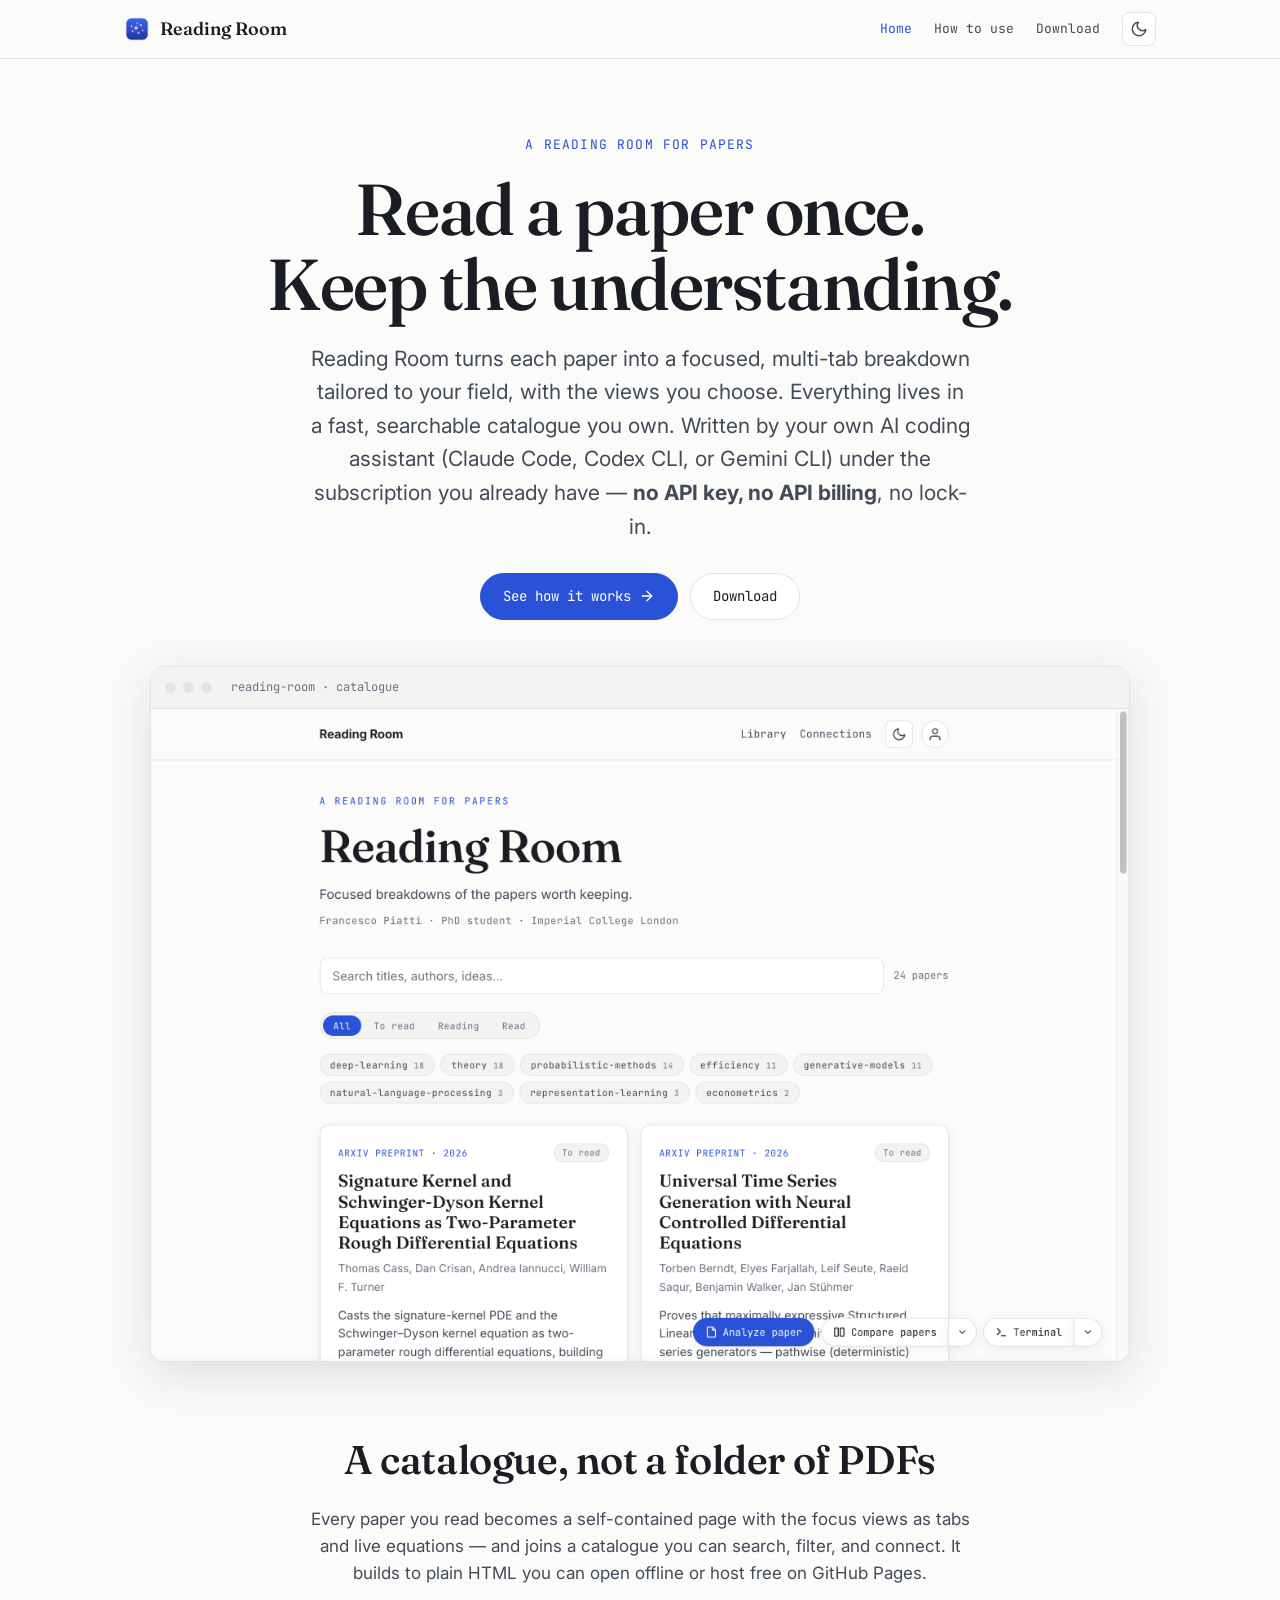
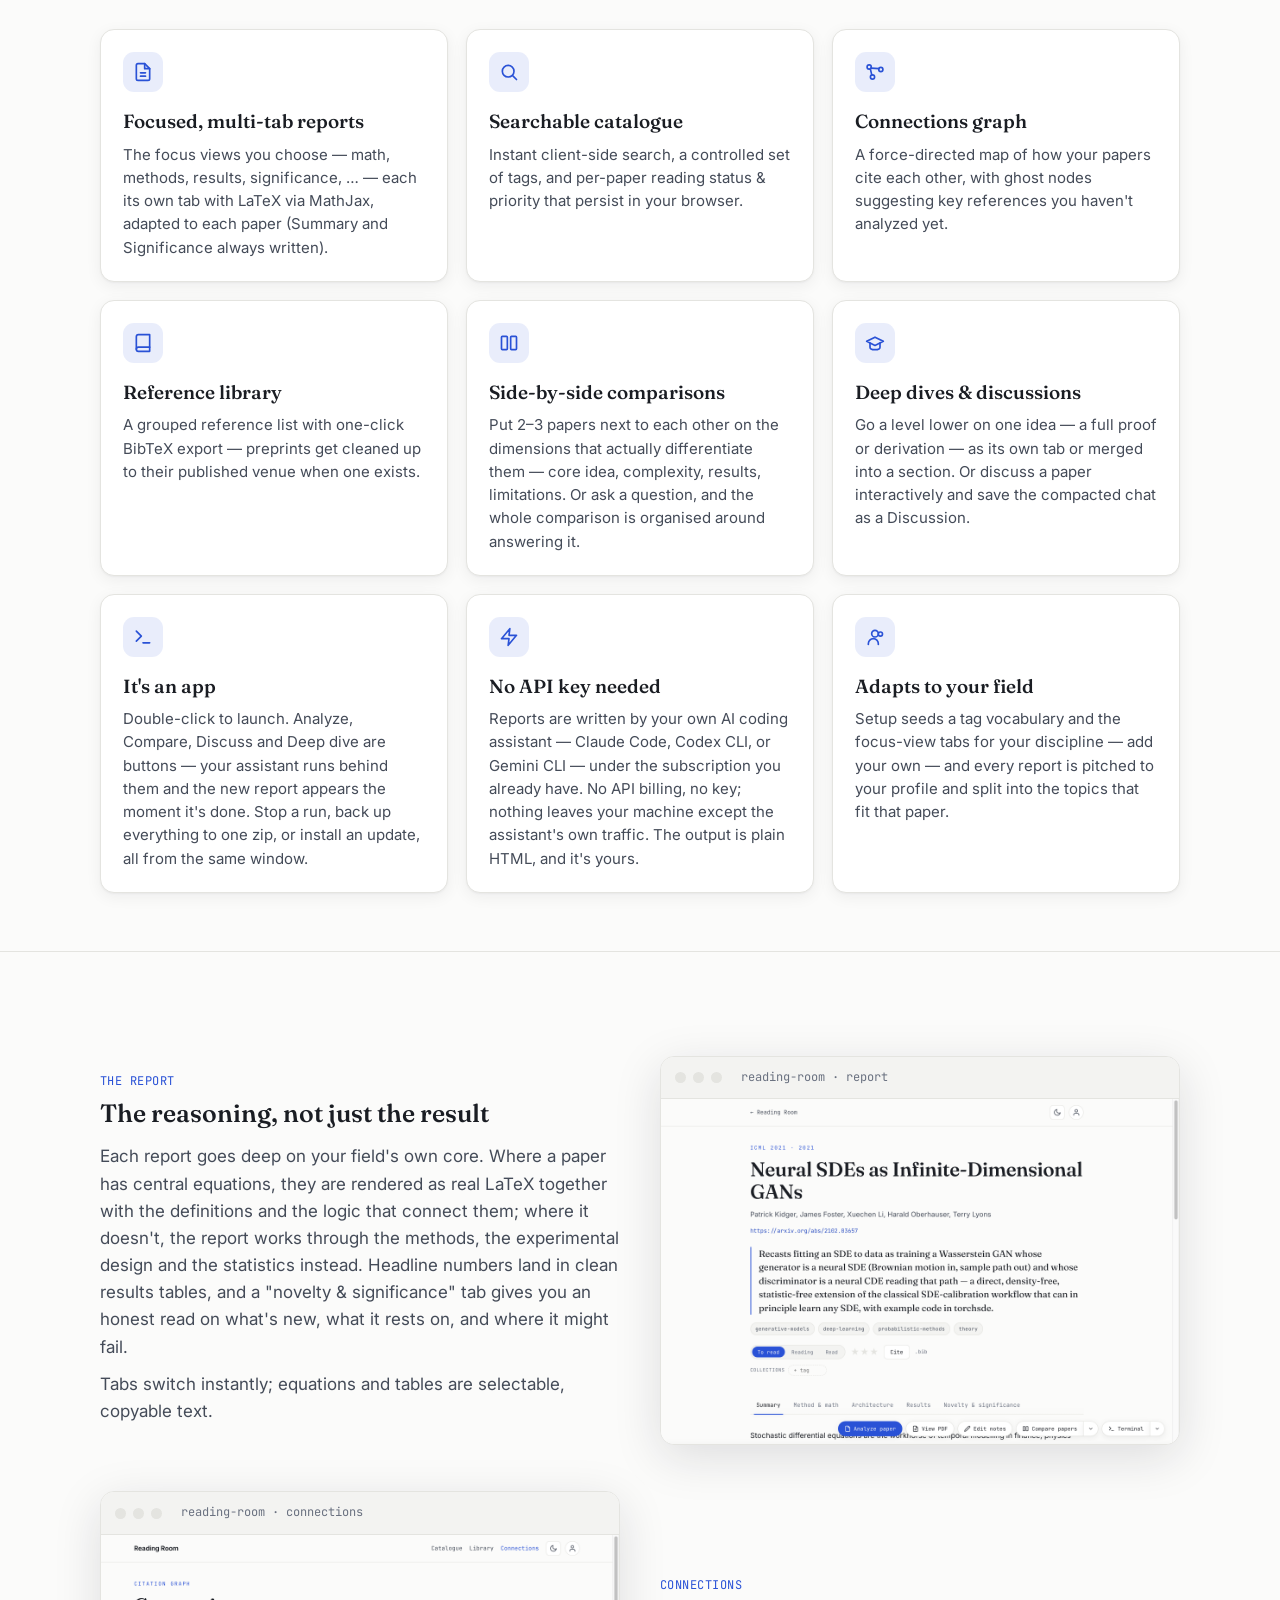
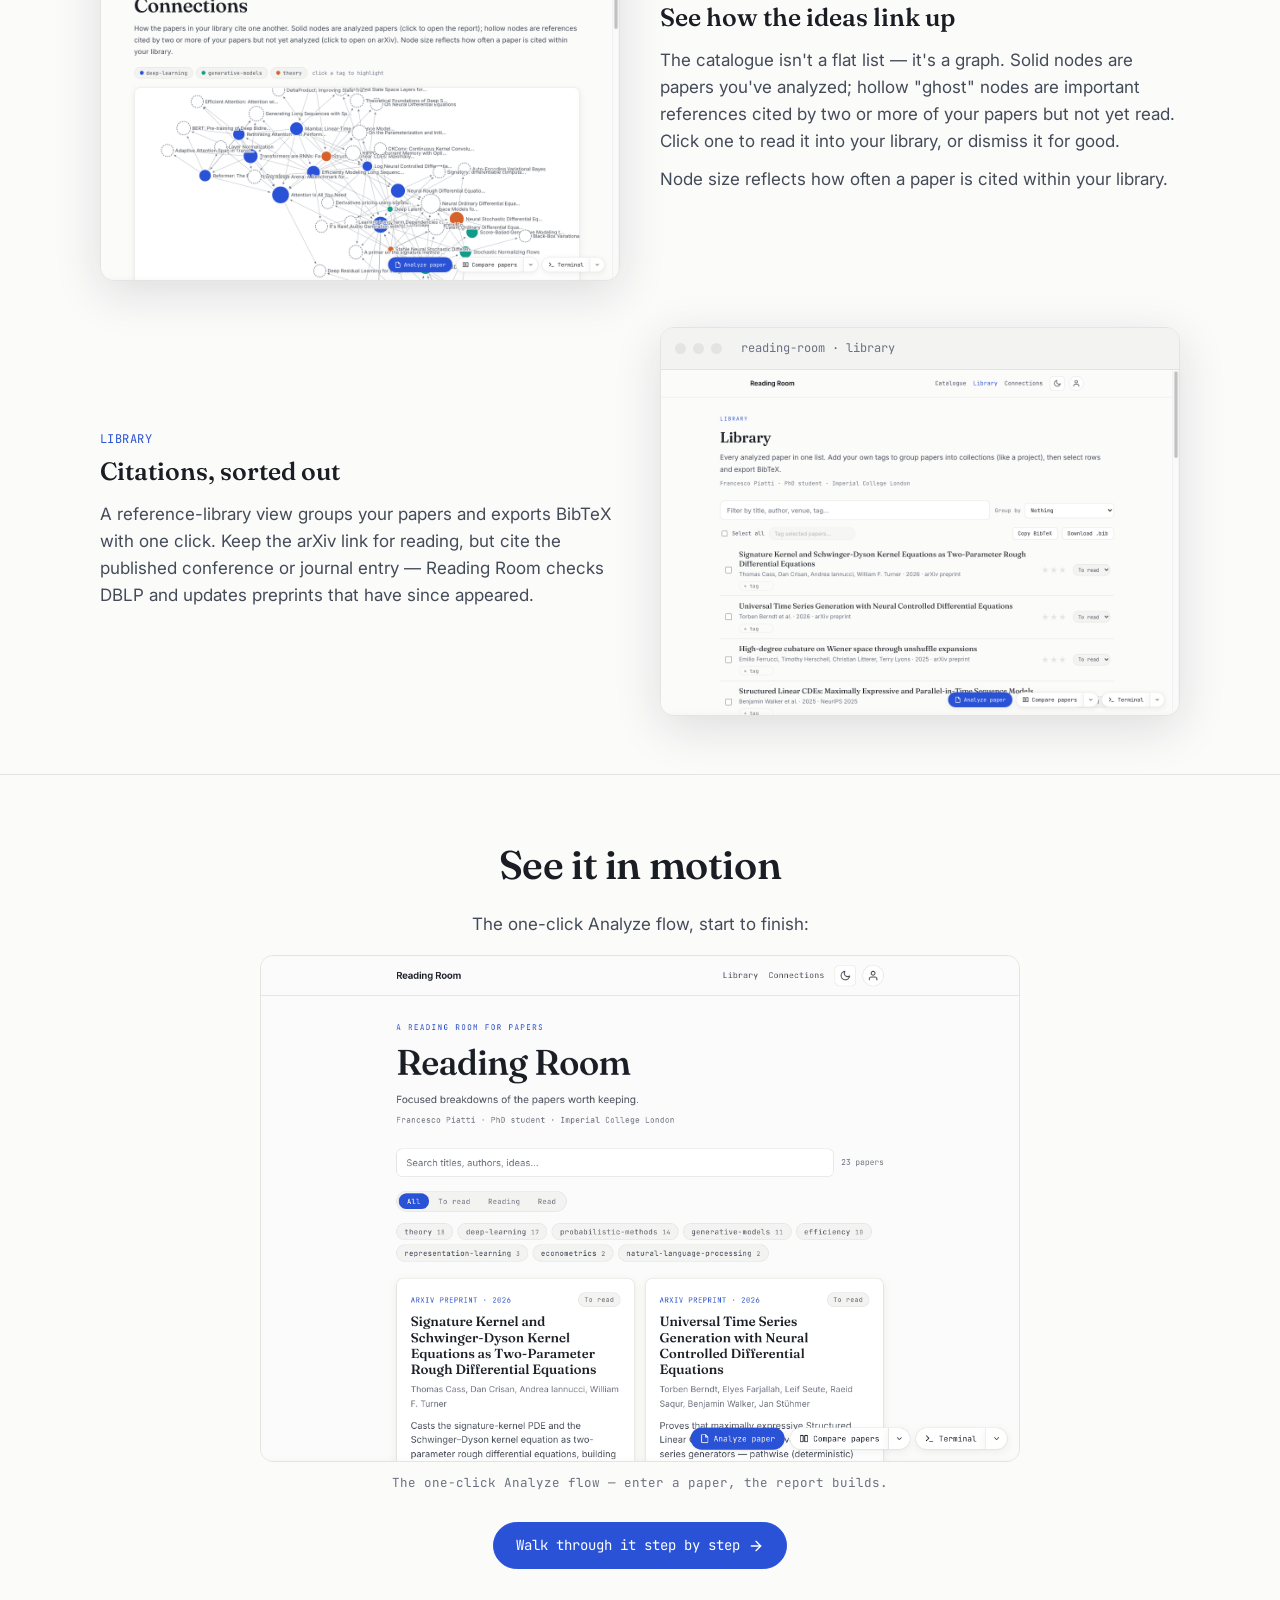
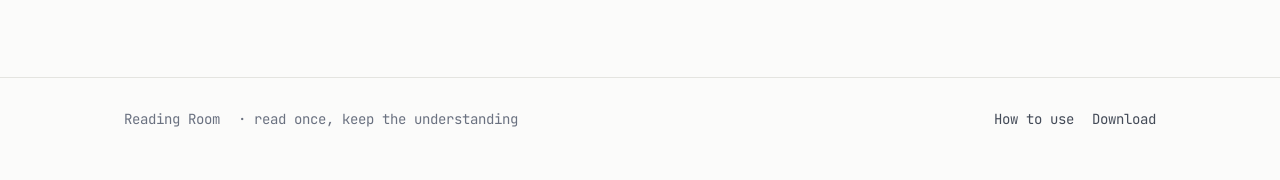
==== index.html @ cc6d0061 "Reading Room showcase website Home, How to use, and How to install pages for the Reading Room app, w" ====
<!DOCTYPE html>
<html lang="en">
<head>
<meta charset="utf-8">
<meta name="viewport" content="width=device-width, initial-scale=1">
<title>Reading Room — read a paper once, keep the understanding</title>
<meta name="description" content="Reading Room turns papers into focused, multi-tab breakdowns in a fast static catalogue you own — written by your own AI coding assistant (Claude Code, Codex CLI, or Gemini CLI). No API key, no API billing.">
<script>
  /* set theme before paint to avoid a flash; light is default */
  (function(){ try { if (localStorage.getItem('rr-site-theme') === 'dark') document.documentElement.setAttribute('data-theme','dark'); } catch(e){} })();
</script>
<link rel="preconnect" href="https://fonts.googleapis.com">
<link rel="preconnect" href="https://fonts.gstatic.com" crossorigin>
<link href="https://fonts.googleapis.com/css2?family=Fraunces:opsz,wght@9..144,420;9..144,560&family=Inter:wght@400;500;650&family=JetBrains+Mono:wght@400;500&display=swap" rel="stylesheet">
<link rel="stylesheet" href="assets/site.css">
</head>
<body>
<header class="nav">
  <div class="nav-inner">
    <a class="brand" href="index.html"><img src="assets/logo.png" alt=""> Reading Room</a>
    <nav class="nav-links">
      <a href="index.html" aria-current="page">Home</a>
      <a href="how-to-use.html">How to use</a>
      <a href="how-to-install.html">Download</a>
      <button class="theme-toggle" type="button" aria-label="Toggle color theme" title="Toggle light / dark theme">
        <svg class="icon-moon" viewBox="0 0 24 24" fill="none" stroke="currentColor" stroke-width="2" stroke-linecap="round" stroke-linejoin="round" aria-hidden="true"><path d="M21 12.79A9 9 0 1 1 11.21 3 7 7 0 0 0 21 12.79z"/></svg>
        <svg class="icon-sun" viewBox="0 0 24 24" fill="none" stroke="currentColor" stroke-width="2" stroke-linecap="round" stroke-linejoin="round" aria-hidden="true"><circle cx="12" cy="12" r="5"/><line x1="12" y1="1" x2="12" y2="3"/><line x1="12" y1="21" x2="12" y2="23"/><line x1="4.22" y1="4.22" x2="5.64" y2="5.64"/><line x1="18.36" y1="18.36" x2="19.78" y2="19.78"/><line x1="1" y1="12" x2="3" y2="12"/><line x1="21" y1="12" x2="23" y2="12"/><line x1="4.22" y1="19.78" x2="5.64" y2="18.36"/><line x1="18.36" y1="5.64" x2="19.78" y2="4.22"/></svg>
      </button>
    </nav>
  </div>
</header>

<main>
  <section class="hero wrap">
    <p class="eyebrow">A reading room for papers</p>
    <h1>Read a paper once.<br>Keep the understanding.</h1>
    <p class="sub">Reading Room turns each paper into a focused, multi-tab breakdown tailored to your field, with the views you choose. Everything lives in a fast, searchable catalogue you own. Written by your own AI coding assistant (Claude Code, Codex CLI, or Gemini CLI) under the subscription you already have — <b>no API key, no API billing</b>, no lock-in.</p>
    <div class="cta">
      <a class="btn" href="how-to-use.html">See how it works
        <svg viewBox="0 0 24 24" fill="none" stroke="currentColor" stroke-width="2" stroke-linecap="round" stroke-linejoin="round"><line x1="5" y1="12" x2="19" y2="12"/><polyline points="12 5 19 12 12 19"/></svg>
      </a>
      <a class="btn btn-ghost" href="how-to-install.html">Download</a>
    </div>
    <figure class="frame">
      <div class="frame-bar"><i></i><i></i><i></i><span class="u">reading-room · catalogue</span></div>
      <img src="assets/shots/catalogue.png" alt="The Reading Room catalogue: a searchable grid of paper cards with tags and reading status." loading="lazy">
    </figure>
  </section>

  <section class="section wrap">
    <h2>A catalogue, not a folder of PDFs</h2>
    <p class="lead">Every paper you read becomes a self-contained page with the focus views as tabs and live equations — and joins a catalogue you can search, filter, and connect. It builds to plain HTML you can open offline or host free on GitHub Pages.</p>

    <div class="features">
      <div class="feature">
        <span class="ic"><svg viewBox="0 0 24 24" fill="none" stroke="currentColor" stroke-width="2" stroke-linecap="round" stroke-linejoin="round"><path d="M14 2H6a2 2 0 0 0-2 2v16a2 2 0 0 0 2 2h12a2 2 0 0 0 2-2V8z"/><polyline points="14 2 14 8 20 8"/><line x1="9" y1="13" x2="15" y2="13"/><line x1="9" y1="17" x2="15" y2="17"/></svg></span>
        <h3>Focused, multi-tab reports</h3>
        <p>The focus views you choose — math, methods, results, significance, … — each its own tab with LaTeX via MathJax, adapted to each paper (Summary and Significance always written).</p>
      </div>
      <div class="feature">
        <span class="ic"><svg viewBox="0 0 24 24" fill="none" stroke="currentColor" stroke-width="2" stroke-linecap="round" stroke-linejoin="round"><circle cx="11" cy="11" r="7"/><line x1="21" y1="21" x2="16.65" y2="16.65"/></svg></span>
        <h3>Searchable catalogue</h3>
        <p>Instant client-side search, a controlled set of tags, and per-paper reading status &amp; priority that persist in your browser.</p>
      </div>
      <div class="feature">
        <span class="ic"><svg viewBox="0 0 24 24" fill="none" stroke="currentColor" stroke-width="2" stroke-linecap="round" stroke-linejoin="round"><circle cx="5" cy="6" r="2.5"/><circle cx="19" cy="9" r="2.5"/><circle cx="9" cy="18" r="2.5"/><line x1="7.2" y1="7.4" x2="16.9" y2="8"/><line x1="6.4" y1="8.2" x2="8.2" y2="15.8"/></svg></span>
        <h3>Connections graph</h3>
        <p>A force-directed map of how your papers cite each other, with ghost nodes suggesting key references you haven't analyzed yet.</p>
      </div>
      <div class="feature">
        <span class="ic"><svg viewBox="0 0 24 24" fill="none" stroke="currentColor" stroke-width="2" stroke-linecap="round" stroke-linejoin="round"><path d="M4 19.5A2.5 2.5 0 0 1 6.5 17H20"/><path d="M6.5 2H20v20H6.5A2.5 2.5 0 0 1 4 19.5v-15A2.5 2.5 0 0 1 6.5 2z"/></svg></span>
        <h3>Reference library</h3>
        <p>A grouped reference list with one-click BibTeX export — preprints get cleaned up to their published venue when one exists.</p>
      </div>
      <div class="feature">
        <span class="ic"><svg viewBox="0 0 24 24" fill="none" stroke="currentColor" stroke-width="2" stroke-linecap="round" stroke-linejoin="round"><rect x="3" y="4" width="7" height="16" rx="1"/><rect x="14" y="4" width="7" height="16" rx="1"/></svg></span>
        <h3>Side-by-side comparisons</h3>
        <p>Put 2–3 papers next to each other on the dimensions that actually differentiate them — core idea, complexity, results, limitations. Or ask a question, and the whole comparison is organised around answering it.</p>
      </div>
      <div class="feature">
        <span class="ic"><svg viewBox="0 0 24 24" fill="none" stroke="currentColor" stroke-width="2" stroke-linecap="round" stroke-linejoin="round"><path d="M22 10L12 5 2 10l10 5 10-5z"/><path d="M6 12v5c0 2 3 3 6 3s6-1 6-3v-5"/></svg></span>
        <h3>Deep dives &amp; discussions</h3>
        <p>Go a level lower on one idea — a full proof or derivation — as its own tab or merged into a section. Or discuss a paper interactively and save the compacted chat as a Discussion.</p>
      </div>
      <div class="feature">
        <span class="ic"><svg viewBox="0 0 24 24" fill="none" stroke="currentColor" stroke-width="2" stroke-linecap="round" stroke-linejoin="round"><polyline points="4 17 10 11 4 5"/><line x1="12" y1="19" x2="20" y2="19"/></svg></span>
        <h3>It's an app</h3>
        <p>Double-click to launch. Analyze, Compare, Discuss and Deep dive are buttons — your assistant runs behind them and the new report appears the moment it's done. Stop a run, back up everything to one zip, or install an update, all from the same window.</p>
      </div>
      <div class="feature">
        <span class="ic"><svg viewBox="0 0 24 24" fill="none" stroke="currentColor" stroke-width="2" stroke-linecap="round" stroke-linejoin="round"><polygon points="13 2 3 14 12 14 11 22 21 10 12 10 13 2"/></svg></span>
        <h3>No API key needed</h3>
        <p>Reports are written by your own AI coding assistant — Claude Code, Codex CLI, or Gemini CLI — under the subscription you already have. No API billing, no key; nothing leaves your machine except the assistant's own traffic. The output is plain HTML, and it's yours.</p>
      </div>
      <div class="feature">
        <span class="ic"><svg viewBox="0 0 24 24" fill="none" stroke="currentColor" stroke-width="2" stroke-linecap="round" stroke-linejoin="round"><circle cx="12" cy="8" r="4"/><path d="M4 21v-1a6 6 0 0 1 12 0v1"/><circle cx="18.5" cy="8.5" r="2.5"/></svg></span>
        <h3>Adapts to your field</h3>
        <p>Setup seeds a tag vocabulary and the focus-view tabs for your discipline — add your own — and every report is pitched to your profile and split into the topics that fit that paper.</p>
      </div>
    </div>
  </section>

  <hr class="divider">

  <section class="section wrap">
    <div class="show">
      <div class="show-text">
        <span class="tag">The report</span>
        <h3>The reasoning, not just the result</h3>
        <p>Each report goes deep on your field's own core. Where a paper has central equations, they are rendered as real LaTeX together with the definitions and the logic that connect them; where it doesn't, the report works through the methods, the experimental design and the statistics instead. Headline numbers land in clean results tables, and a "novelty &amp; significance" tab gives you an honest read on what's new, what it rests on, and where it might fail.</p>
        <p class="muted">Tabs switch instantly; equations and tables are selectable, copyable text.</p>
      </div>
      <figure class="frame">
        <div class="frame-bar"><i></i><i></i><i></i><span class="u">reading-room · report</span></div>
        <img src="assets/shots/report.png" alt="A Reading Room report page with the lead summary, tags, reading status, and focus-view tabs." loading="lazy">
      </figure>
    </div>

    <div class="show rev">
      <div class="show-text">
        <span class="tag">Connections</span>
        <h3>See how the ideas link up</h3>
        <p>The catalogue isn't a flat list — it's a graph. Solid nodes are papers you've analyzed; hollow "ghost" nodes are important references cited by two or more of your papers but not yet read. Click one to read it into your library, or dismiss it for good.</p>
        <p class="muted">Node size reflects how often a paper is cited within your library.</p>
      </div>
      <figure class="frame">
        <div class="frame-bar"><i></i><i></i><i></i><span class="u">reading-room · connections</span></div>
        <img src="assets/shots/graph.png" alt="The connections graph: a force-directed network of analyzed papers and ghost references, colored by tag." loading="lazy">
      </figure>
    </div>

    <div class="show">
      <div class="show-text">
        <span class="tag">Library</span>
        <h3>Citations, sorted out</h3>
        <p>A reference-library view groups your papers and exports BibTeX with one click. Keep the arXiv link for reading, but cite the published conference or journal entry — Reading Room checks DBLP and updates preprints that have since appeared.</p>
      </div>
      <figure class="frame">
        <div class="frame-bar"><i></i><i></i><i></i><span class="u">reading-room · library</span></div>
        <img src="assets/shots/library.png" alt="The library page: a grouped list of references with BibTeX export." loading="lazy">
      </figure>
    </div>
  </section>

  <hr class="divider">

  <section class="section wrap" style="text-align:center;">
    <h2>See it in motion</h2>
    <p class="lead">The one-click Analyze flow, start to finish:</p>
    <figure class="video-ph" style="max-width:760px; margin-left:auto; margin-right:auto;">
      <img class="vid" src="assets/shots/analyze.gif" alt="The one-click Analyze flow: entering a paper, the assistant reading it, and the report page building." loading="lazy">
      <figcaption>The one-click Analyze flow — enter a paper, the report builds.</figcaption>
    </figure>
    <div class="cta">
      <a class="btn" href="how-to-use.html">Walk through it step by step
        <svg viewBox="0 0 24 24" fill="none" stroke="currentColor" stroke-width="2" stroke-linecap="round" stroke-linejoin="round"><line x1="5" y1="12" x2="19" y2="12"/><polyline points="12 5 19 12 12 19"/></svg>
      </a>
    </div>
  </section>
</main>

<footer class="foot">
  <div class="foot-inner">
    <span>Reading Room</span>
    <span class="muted">· read once, keep the understanding</span>
    <span class="sp"></span>
    <a href="how-to-use.html">How to use</a>
    <a href="how-to-install.html">Download</a>
  </div>
</footer>

<script>
  (function(){
    var root=document.documentElement, btn=document.querySelector('.theme-toggle');
    if(!btn) return;
    btn.addEventListener('click', function(){
      var dark = root.getAttribute('data-theme')==='dark';
      if(dark) root.removeAttribute('data-theme'); else root.setAttribute('data-theme','dark');
      try{ localStorage.setItem('rr-site-theme', dark?'light':'dark'); }catch(e){}
    });
  })();
</script>
</body>
</html>
---- assets/site.css ----
/* ===========================================================================
   Reading Room — showcase site styles.
   Mirrors the app's design tokens (templates/base.css): same fonts, indigo
   accent, warm off-white / dark themes. Self-contained; no build step.
   =========================================================================== */
:root{
  --bg:#fbfbfa; --bg-raised:#f3f3f1; --bg-card:#ffffff;
  --ink:#1a1d23; --ink-soft:#444b58; --ink-faint:#6a7180;
  --line:#e4e4e0; --accent:#2a52d6; --accent-dim:rgba(42,82,214,0.10);
  --link:#2348c0; --code-ink:#1a1d23;
  --shadow-card:0 1px 2px rgba(20,23,35,0.04), 0 4px 16px rgba(20,23,35,0.06);
  --shadow-lift:0 12px 48px rgba(20,23,35,0.13);
  --maxw:1080px;
  --serif:"Fraunces", Georgia, "Times New Roman", serif;
  --sans:"Inter", system-ui, -apple-system, sans-serif;
  --mono:"JetBrains Mono", ui-monospace, "SF Mono", Menlo, monospace;
}
[data-theme="dark"]{
  --bg:#0f1115; --bg-raised:#181b21; --bg-card:#15181e;
  --ink:#e8eaed; --ink-soft:#a6adba; --ink-faint:#7b8392;
  --line:#262b34; --accent:#7aa2ff; --accent-dim:rgba(122,162,255,0.14);
  --link:#9bb8ff; --code-ink:#e8eaed;
  --shadow-card:0 1px 2px rgba(0,0,0,0.30), 0 4px 16px rgba(0,0,0,0.35);
  --shadow-lift:0 14px 56px rgba(0,0,0,0.55);
}
*{box-sizing:border-box;}
html{scroll-behavior:smooth;}
body{margin:0; background:var(--bg); color:var(--ink); font-family:var(--sans);
  font-size:17px; line-height:1.6; -webkit-font-smoothing:antialiased; text-rendering:optimizeLegibility;}
a{color:var(--link); text-decoration:none;}
a:hover{text-decoration:underline;}
code{font-family:var(--mono); font-size:0.86em; background:var(--bg-raised);
  border:1px solid var(--line); border-radius:5px; padding:1px 6px; color:var(--code-ink);}
.wrap{max-width:var(--maxw); margin:0 auto; padding:0 24px;}
.muted{color:var(--ink-faint);}
.visually-hidden{position:absolute; width:1px; height:1px; padding:0; margin:-1px; overflow:hidden; clip:rect(0 0 0 0); white-space:nowrap; border:0;}

/* ---- top nav ---- */
.nav{position:sticky; top:0; z-index:50; border-bottom:1px solid var(--line);
  background:var(--bg); }
@supports (backdrop-filter:blur(8px)){
  .nav{ background:transparent; backdrop-filter:saturate(1.4) blur(10px); }
  .nav::before{content:""; position:absolute; inset:0; background:var(--bg); opacity:0.82; z-index:-1;}
}
.nav-inner{max-width:var(--maxw); margin:0 auto; padding:12px 24px; display:flex; align-items:center; gap:18px;}
.brand{display:flex; align-items:center; gap:10px; font-family:var(--serif); font-weight:560; font-size:18px; color:var(--ink);}
.brand:hover{text-decoration:none;}
.brand img{width:26px; height:26px; border-radius:7px; display:block;}
.nav-links{margin-left:auto; display:flex; align-items:center; gap:22px;}
.nav-links a{font-family:var(--mono); font-size:13px; color:var(--ink-soft);}
.nav-links a:hover{color:var(--ink); text-decoration:none;}
.nav-links a[aria-current="page"]{color:var(--accent);}
.theme-toggle{appearance:none; cursor:pointer; display:inline-flex; align-items:center; justify-content:center;
  width:34px; height:34px; border:1px solid var(--line); border-radius:8px;
  background:var(--bg-card); color:var(--ink-soft); transition:color .15s, border-color .15s;}
.theme-toggle:hover{color:var(--ink); border-color:var(--accent);}
.theme-toggle:focus-visible{outline:2px solid var(--link); outline-offset:2px;}
.theme-toggle svg{width:18px; height:18px; display:block;}
.theme-toggle .icon-sun{display:none;}
[data-theme="dark"] .theme-toggle .icon-sun{display:block;}
[data-theme="dark"] .theme-toggle .icon-moon{display:none;}

/* ---- hero ---- */
.hero{padding:76px 0 8px; text-align:center;}
.eyebrow{font-family:var(--mono); font-size:13px; letter-spacing:0.09em; text-transform:uppercase; color:var(--accent); margin:0;}
.hero h1{font-family:var(--serif); font-weight:560; font-size:clamp(40px,6.5vw,72px); line-height:1.04;
  margin:16px 0 0; letter-spacing:-0.02em;}
.hero .sub{font-size:clamp(17px,2.2vw,21px); color:var(--ink-soft); max-width:660px; margin:20px auto 0;}
.cta{display:flex; gap:12px; justify-content:center; margin-top:30px; flex-wrap:wrap;}
.btn{font-family:var(--mono); font-size:14px; padding:11px 22px; border-radius:999px; cursor:pointer;
  border:1px solid var(--accent); background:var(--accent); color:#fff;
  display:inline-flex; align-items:center; gap:8px; transition:opacity .15s, border-color .15s;}
[data-theme="dark"] .btn{color:var(--bg);}
.btn:hover{text-decoration:none; opacity:0.92;}
.btn svg{width:16px; height:16px;}
.btn-ghost{background:var(--bg-card); color:var(--ink); border-color:var(--line);}
.btn-ghost:hover{border-color:var(--accent); opacity:1;}
.btn-ghost .soon-tag{font-size:11px; color:var(--ink-faint);}

/* ---- browser frame around screenshots ---- */
.frame{border:1px solid var(--line); border-radius:14px; overflow:hidden;
  box-shadow:var(--shadow-lift); background:var(--bg-card); margin:46px auto 0; max-width:980px;}
.frame-bar{display:flex; align-items:center; gap:7px; padding:11px 14px; border-bottom:1px solid var(--line); background:var(--bg-raised);}
.frame-bar i{width:11px; height:11px; border-radius:999px; background:var(--line); display:block; flex:none;}
.frame-bar .u{margin-left:12px; font-family:var(--mono); font-size:12px; color:var(--ink-faint);
  overflow:hidden; text-overflow:ellipsis; white-space:nowrap;}
.frame img{display:block; width:100%; height:auto;}

/* ---- generic section ---- */
.section{padding:58px 0;}
.section.tight{padding:34px 0;}
.section h2{font-family:var(--serif); font-weight:560; font-size:clamp(28px,4vw,40px); text-align:center; margin:0; letter-spacing:-0.01em;}
.section .lead{text-align:center; color:var(--ink-soft); max-width:660px; margin:14px auto 0;}
.divider{height:1px; background:var(--line); border:0; margin:0;}

/* ---- feature grid ---- */
.features{display:grid; grid-template-columns:repeat(3,1fr); gap:18px; margin-top:42px;}
.feature{background:var(--bg-card); border:1px solid var(--line); border-radius:14px; padding:22px; box-shadow:var(--shadow-card);}
.feature .ic{width:40px; height:40px; border-radius:11px; background:var(--accent-dim); color:var(--accent);
  display:flex; align-items:center; justify-content:center; margin-bottom:14px;}
.feature .ic svg{width:20px; height:20px;}
.feature h3{font-family:var(--serif); font-size:19px; font-weight:560; margin:0 0 6px;}
.feature p{margin:0; color:var(--ink-soft); font-size:15px; line-height:1.55;}

/* ---- alternating showcase rows ---- */
.show{display:grid; grid-template-columns:1fr 1fr; gap:40px; align-items:center; margin-top:46px;}
.show .frame{margin:0; max-width:none;}
.show-text h3{font-family:var(--serif); font-size:25px; font-weight:560; margin:0 0 10px;}
.show-text p{color:var(--ink-soft); margin:0 0 10px;}
.show-text .tag{font-family:var(--mono); font-size:12px; color:var(--accent); letter-spacing:0.04em; text-transform:uppercase;}
.show.rev .show-text{order:2;}

/* ---- steps (how to use) ---- */
.steps{margin-top:30px;}
.step{display:grid; grid-template-columns:46px 1fr; gap:20px; padding:34px 0; border-top:1px solid var(--line);}
.step .n{width:42px; height:42px; border-radius:999px; background:var(--accent); color:#fff;
  font-family:var(--mono); display:flex; align-items:center; justify-content:center; font-size:16px;}
[data-theme="dark"] .step .n{color:var(--bg);}
.step h3{font-family:var(--serif); font-size:24px; font-weight:560; margin:3px 0 8px;}
.step p{color:var(--ink-soft); margin:0 0 14px;}
.step .frame{max-width:none; margin:14px 0 0;}

/* ---- video placeholder (no video yet — planned content described) ---- */
.video-ph{margin:16px 0 0;}
.video-ph img.vid{display:block; width:100%; border:1px solid var(--line); border-radius:13px; background:var(--bg-raised);}
.video-ph .box{border:1.5px dashed var(--line); border-radius:13px; background:var(--bg-raised);
  aspect-ratio:16/9; display:flex; flex-direction:column; align-items:center; justify-content:center; gap:12px; color:var(--ink-faint);}
.video-ph .play{width:56px; height:56px; border-radius:999px; border:1.5px solid var(--ink-faint);
  display:flex; align-items:center; justify-content:center;}
.video-ph .play svg{width:22px; height:22px; margin-left:3px;}
.video-ph .tag{font-family:var(--mono); font-size:12px; letter-spacing:0.05em; text-transform:uppercase;}
.video-ph figcaption{font-family:var(--mono); font-size:12.5px; color:var(--ink-faint); margin-top:11px; line-height:1.55;}
.video-ph figcaption b{color:var(--ink-soft); font-weight:500;}

/* ---- coming soon ---- */
.soon{text-align:center; padding:90px 0 70px;}
.soon .badge{display:inline-block; font-family:var(--mono); font-size:12px; letter-spacing:0.07em; text-transform:uppercase;
  color:var(--accent); background:var(--accent-dim); border-radius:999px; padding:7px 15px;}
.soon h1{font-family:var(--serif); font-weight:560; font-size:clamp(32px,5vw,52px); margin:20px 0 0;}
.soon p{color:var(--ink-soft); max-width:560px; margin:16px auto 0;}
.soon ul{max-width:520px; margin:26px auto 0; text-align:left; color:var(--ink-soft); padding-left:22px;}
.soon li{margin:8px 0;}

/* ---- command block ---- */
.cmd{font-family:var(--mono); font-size:13.5px; background:var(--bg-raised); border:1px solid var(--line);
  border-radius:10px; padding:14px 16px; overflow:auto; color:var(--code-ink); margin:8px 0 0; line-height:1.7; white-space:pre;}
.cmd .c{color:var(--ink-faint);}
.cmd .p{color:var(--accent);}

/* ---- callout ---- */
.callout{background:var(--bg-card); border:1px solid var(--line); border-left:3px solid var(--accent);
  border-radius:12px; padding:18px 20px; margin:34px auto 0; max-width:760px; box-shadow:var(--shadow-card);}
.callout p{margin:0; color:var(--ink-soft); font-size:15px;}
.callout b{color:var(--ink);}

/* ---- footer ---- */
.foot{border-top:1px solid var(--line); margin-top:50px; padding:30px 0 50px;}
.foot-inner{max-width:var(--maxw); margin:0 auto; padding:0 24px; display:flex; gap:18px; align-items:center; flex-wrap:wrap;
  color:var(--ink-faint); font-size:14px; font-family:var(--mono);}
.foot-inner .sp{flex:1;}
.foot a{color:var(--ink-soft);}

/* ---- responsive ---- */
@media (max-width:820px){
  .features{grid-template-columns:repeat(2,1fr);}
  .show{grid-template-columns:1fr; gap:24px;}
  .show.rev .show-text{order:0;}
}
@media (max-width:560px){
  body{font-size:16px;}
  .features{grid-template-columns:1fr;}
  .nav-links{gap:14px;}
  .nav-links a.hide-sm{display:none;}
  .hero{padding:52px 0 4px;}
}
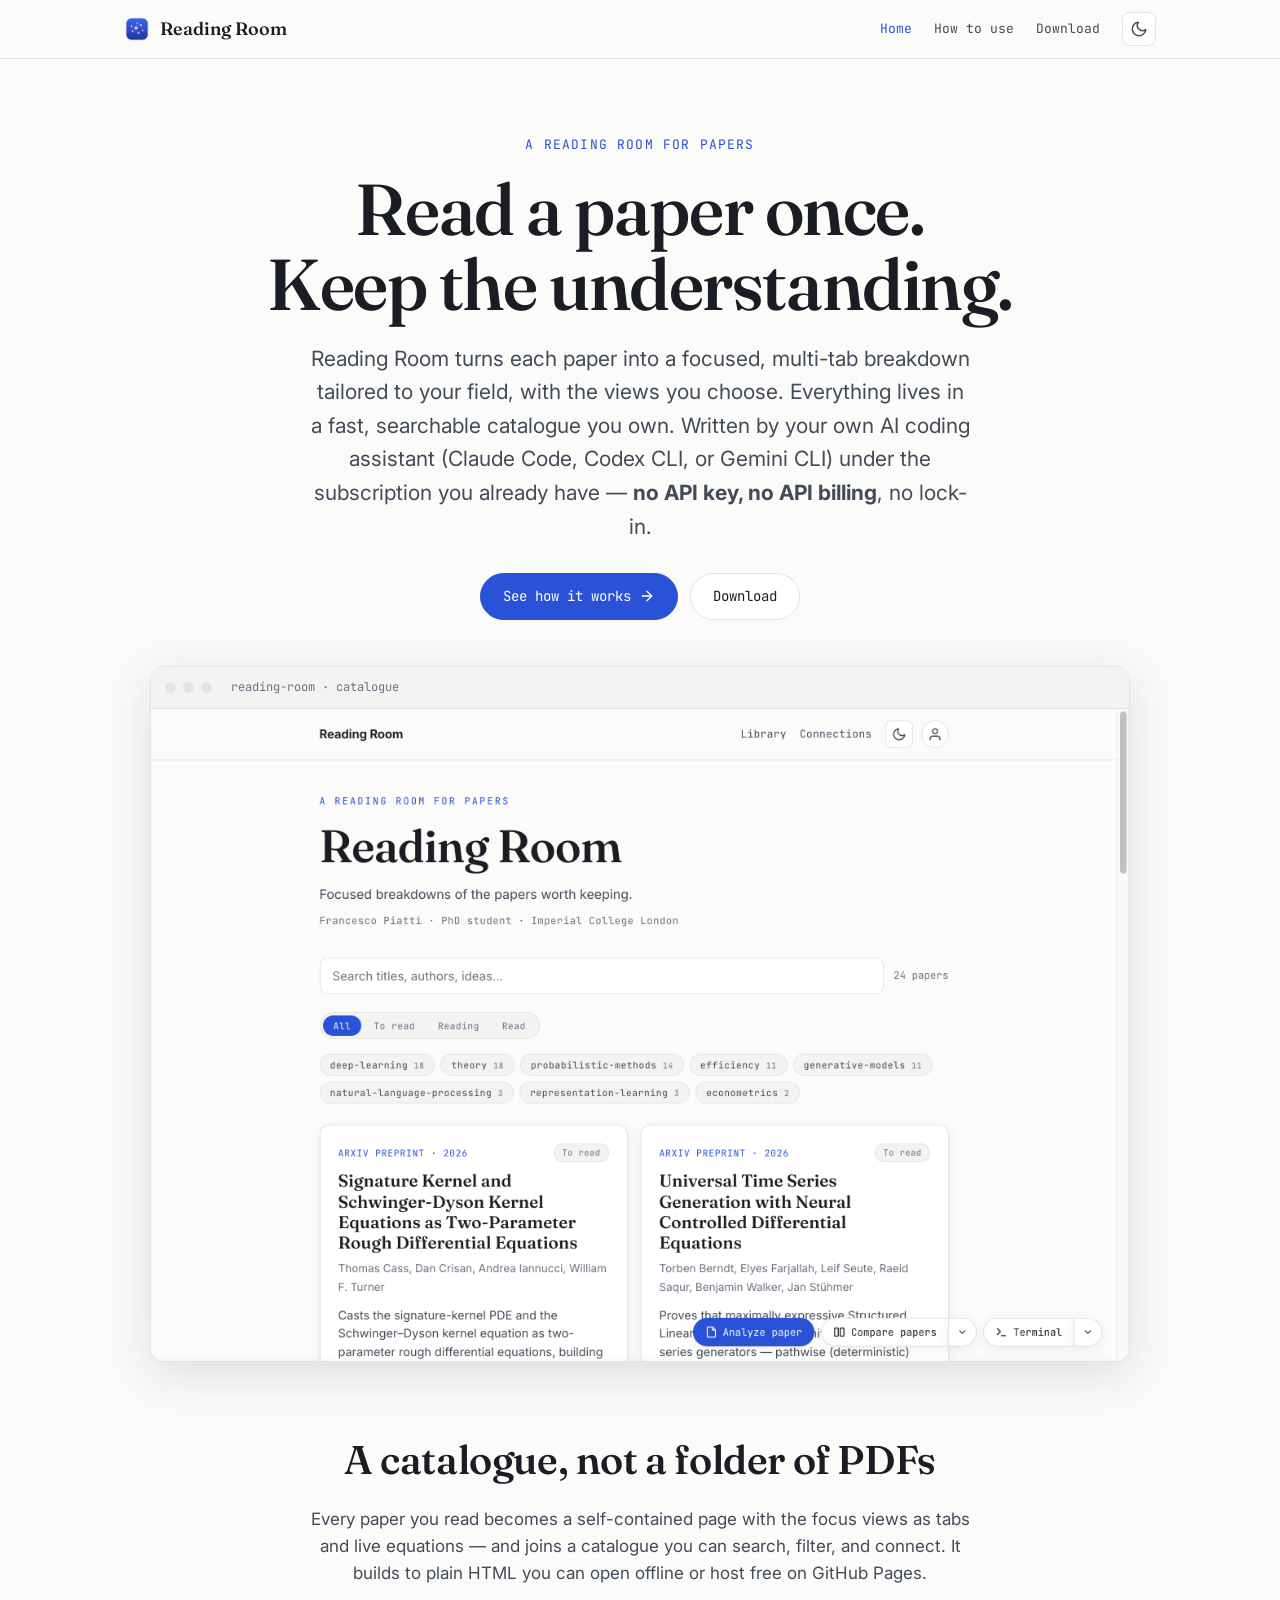
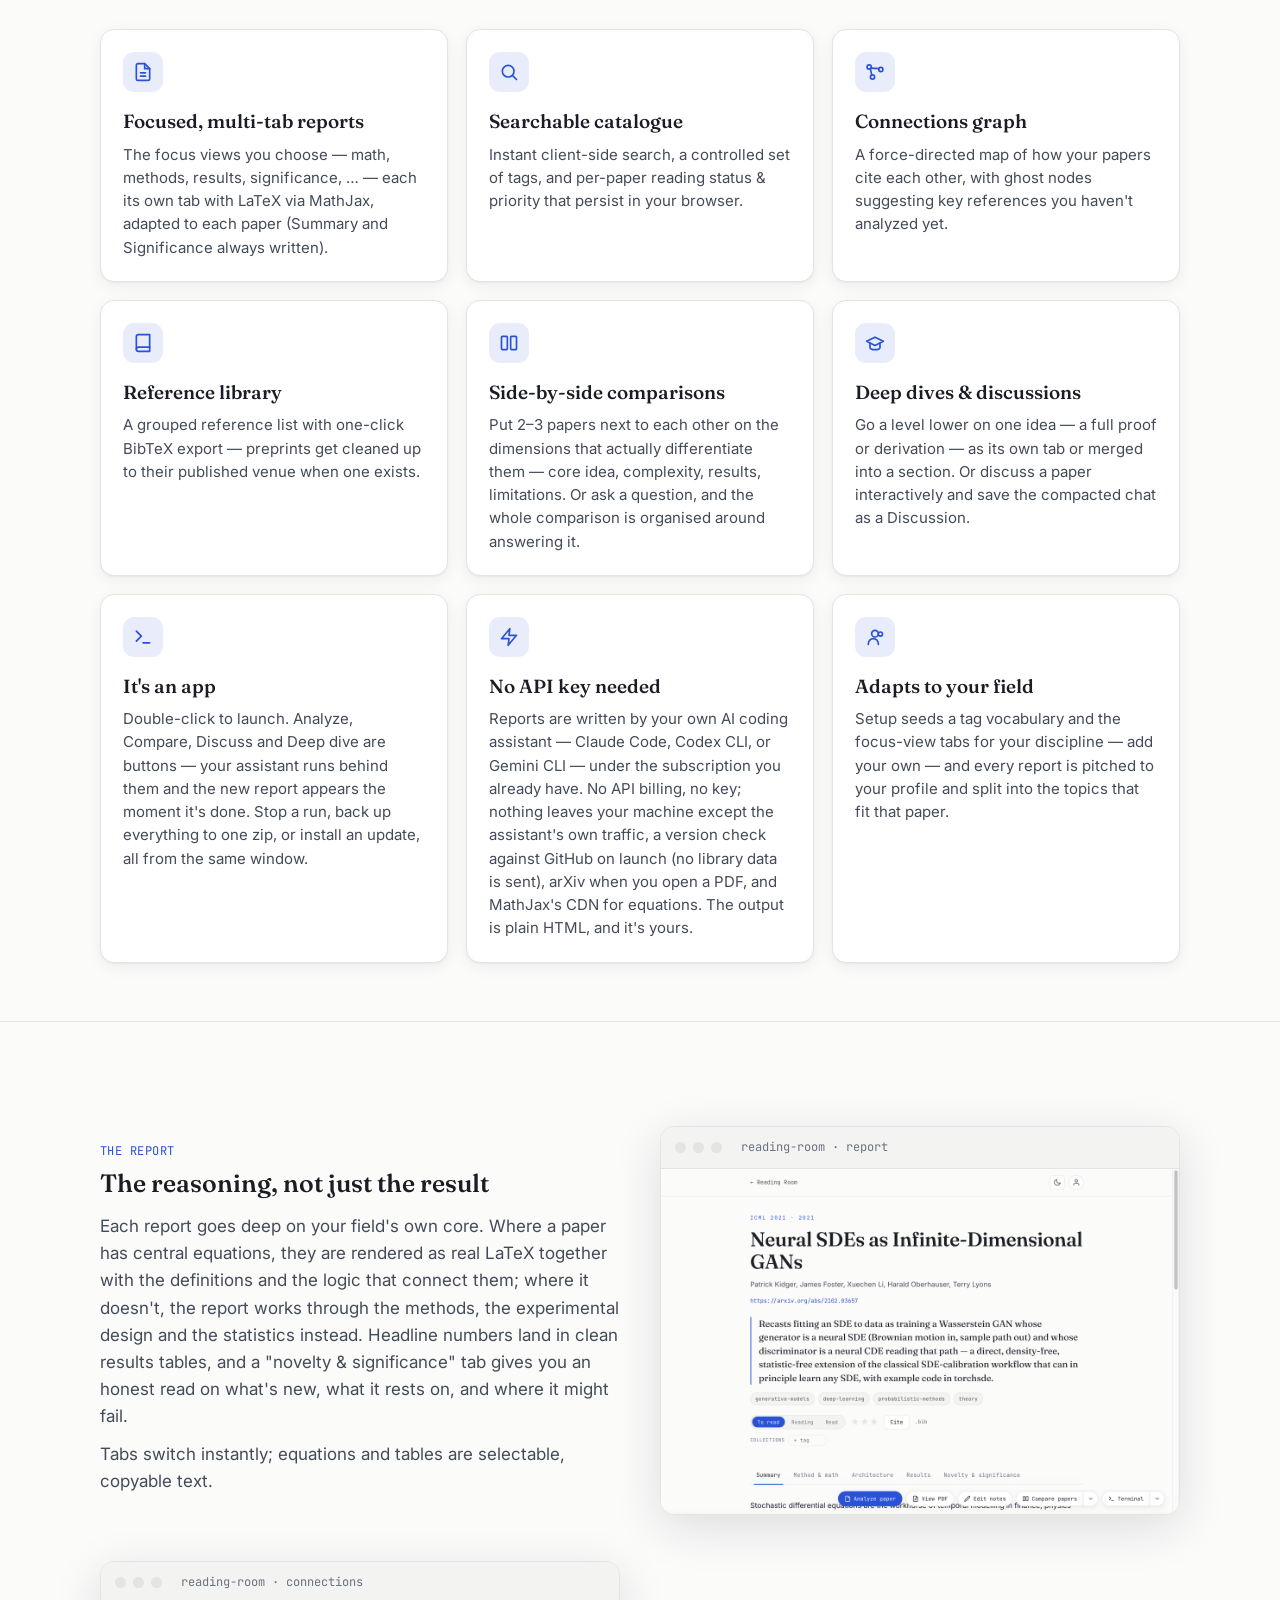
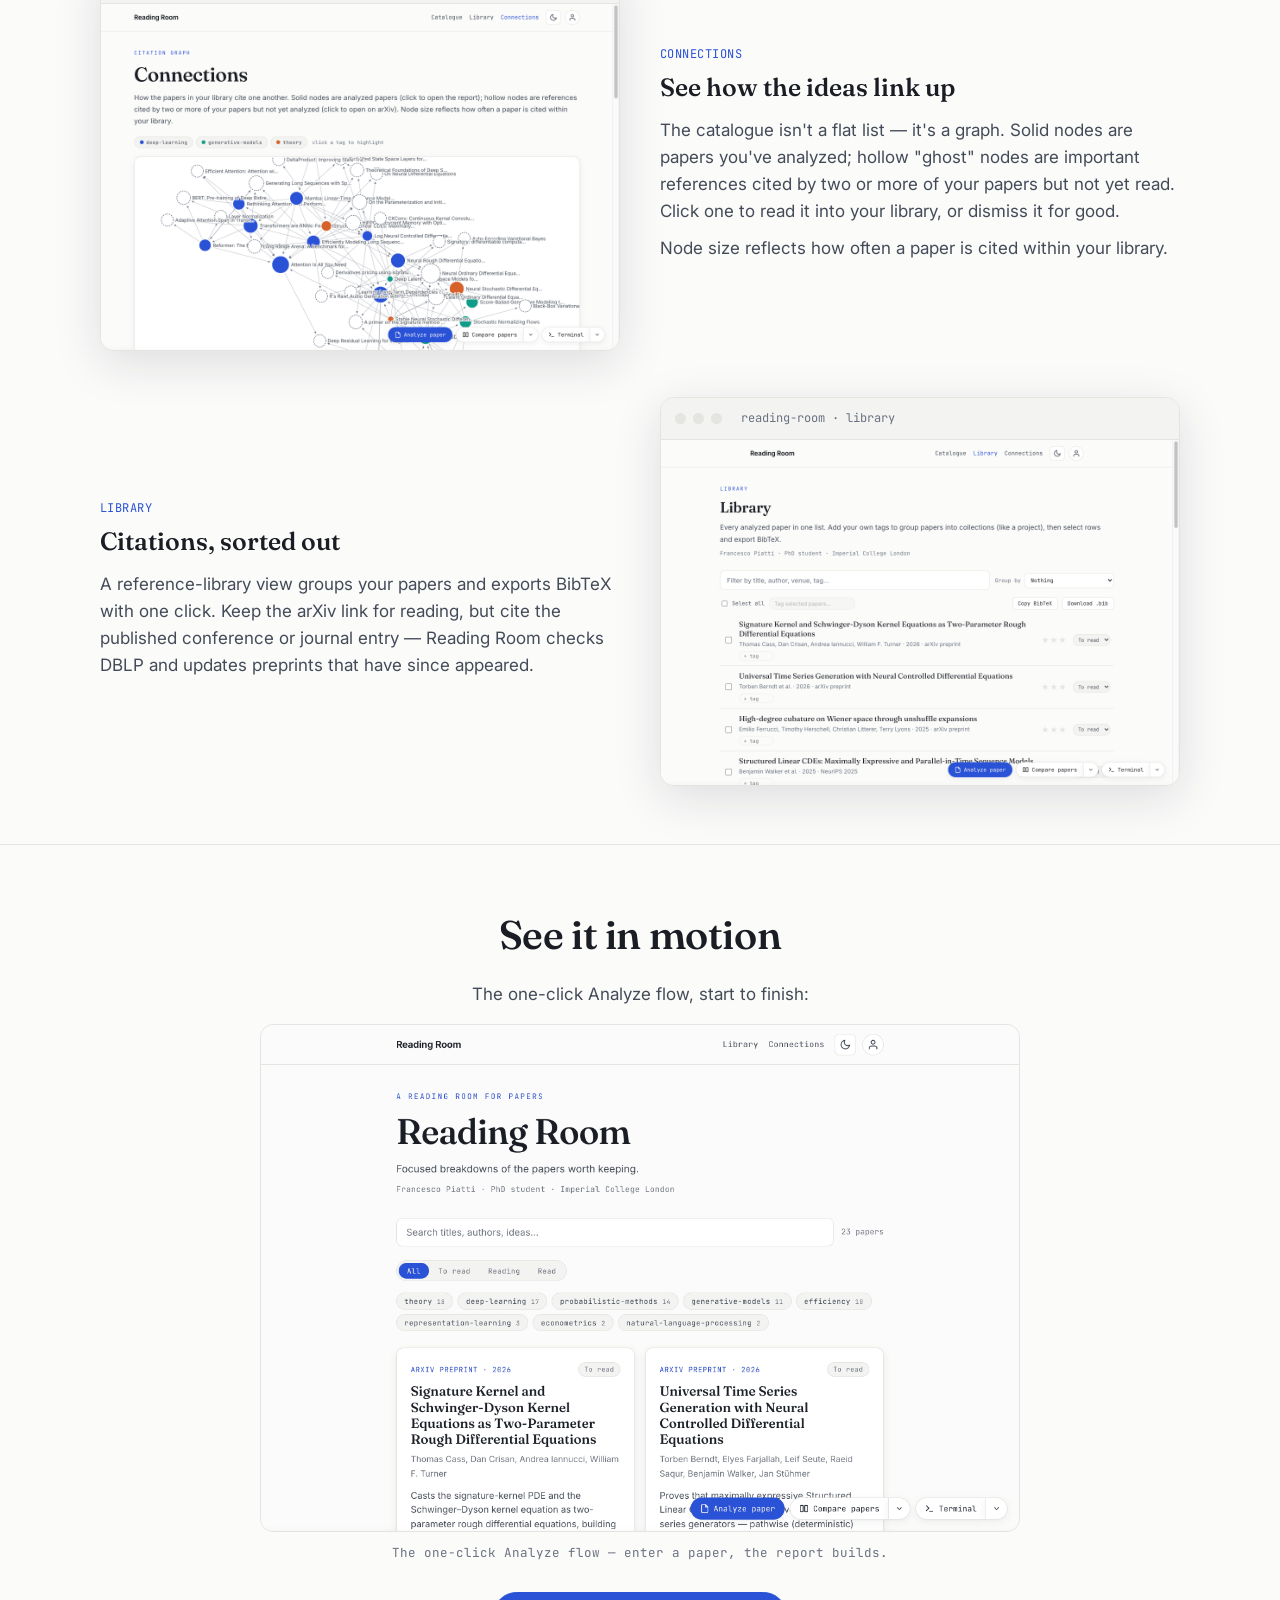
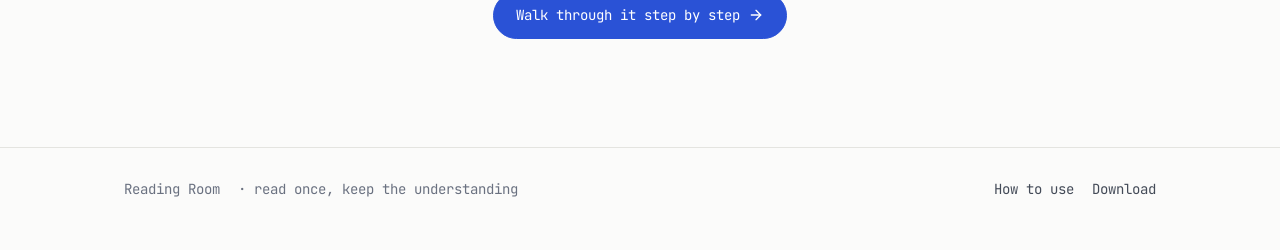
==== commit a37a00d8: "Privacy sentence matches the app's traffic; Git-only requirement for clones Co-Authored-By: Claude F" ====
--- a/index.html
+++ b/index.html
@@ -90,7 +90,7 @@
       <div class="feature">
         <span class="ic"><svg viewBox="0 0 24 24" fill="none" stroke="currentColor" stroke-width="2" stroke-linecap="round" stroke-linejoin="round"><polygon points="13 2 3 14 12 14 11 22 21 10 12 10 13 2"/></svg></span>
         <h3>No API key needed</h3>
-        <p>Reports are written by your own AI coding assistant — Claude Code, Codex CLI, or Gemini CLI — under the subscription you already have. No API billing, no key; nothing leaves your machine except the assistant's own traffic. The output is plain HTML, and it's yours.</p>
+        <p>Reports are written by your own AI coding assistant — Claude Code, Codex CLI, or Gemini CLI — under the subscription you already have. No API billing, no key; nothing leaves your machine except the assistant's own traffic, a version check against GitHub on launch (no library data is sent), arXiv when you open a PDF, and MathJax's CDN for equations. The output is plain HTML, and it's yours.</p>
       </div>
       <div class="feature">
         <span class="ic"><svg viewBox="0 0 24 24" fill="none" stroke="currentColor" stroke-width="2" stroke-linecap="round" stroke-linejoin="round"><circle cx="12" cy="8" r="4"/><path d="M4 21v-1a6 6 0 0 1 12 0v1"/><circle cx="18.5" cy="8.5" r="2.5"/></svg></span>
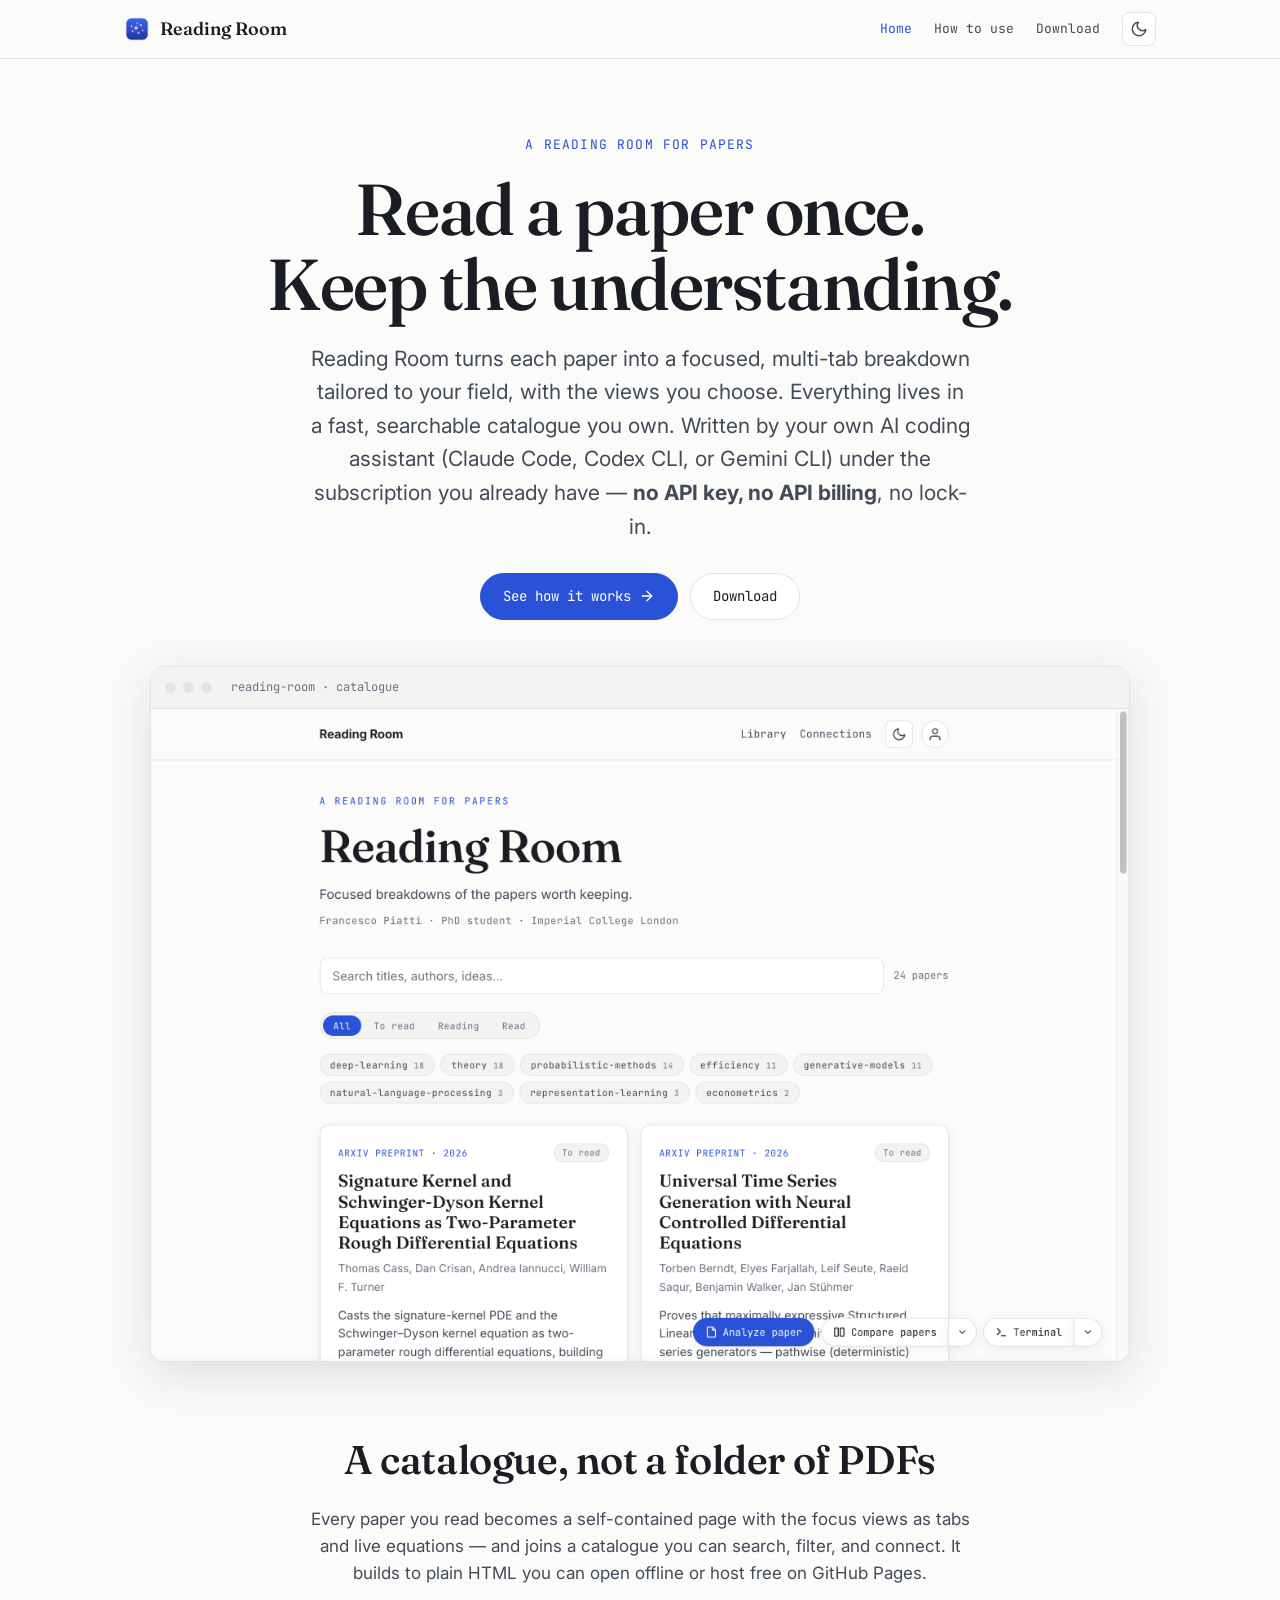
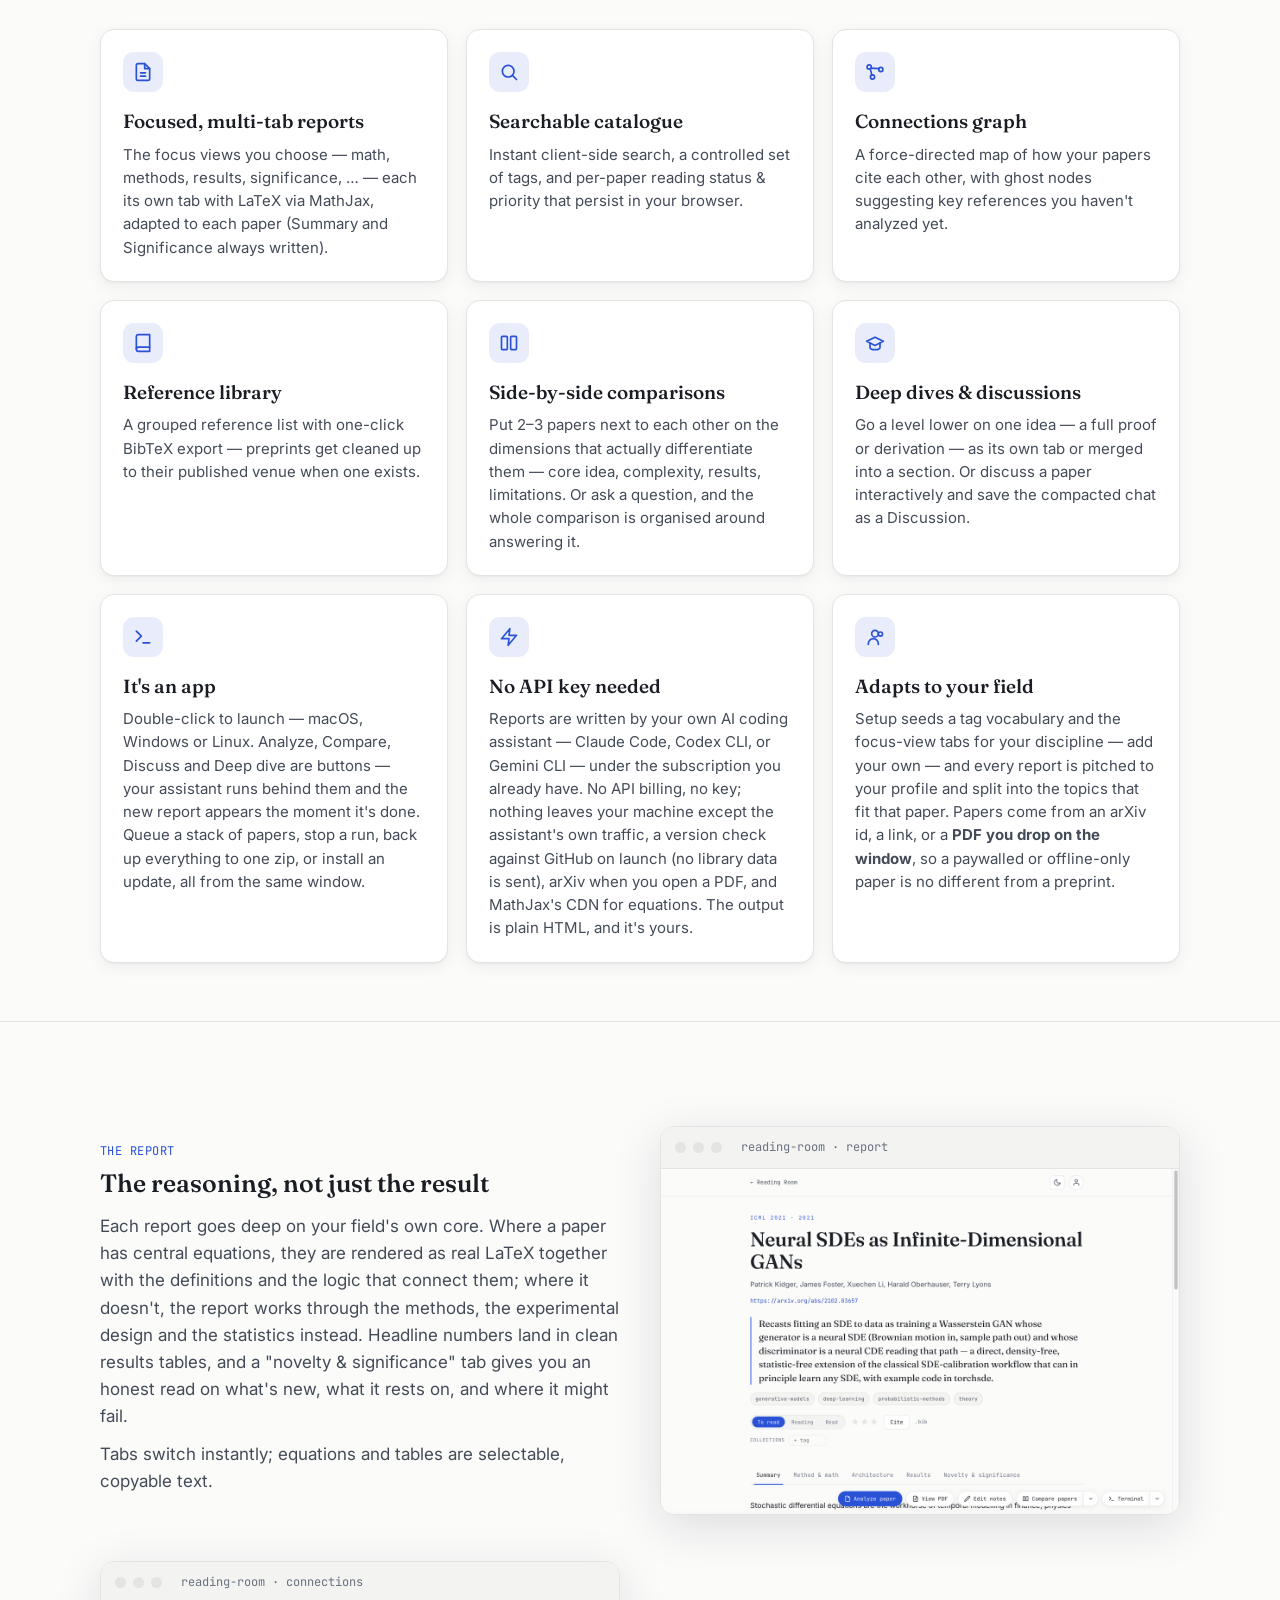
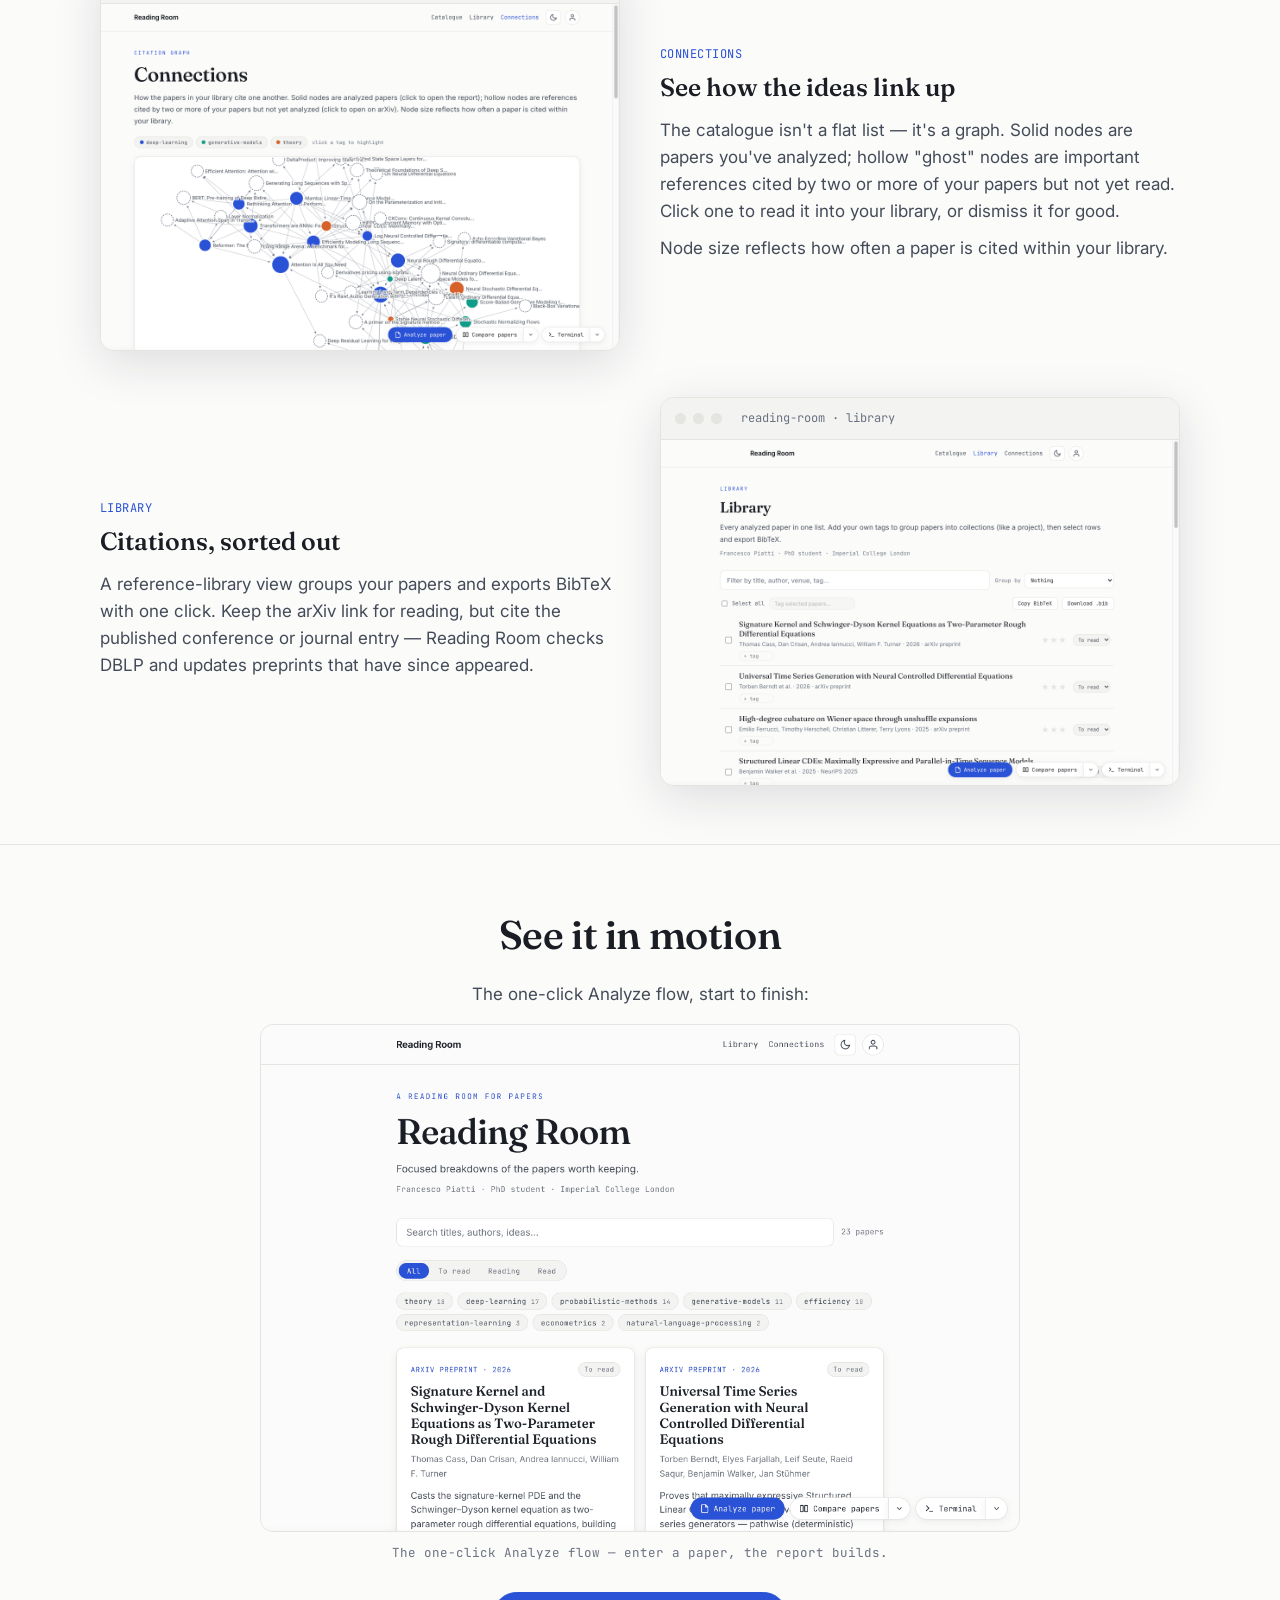
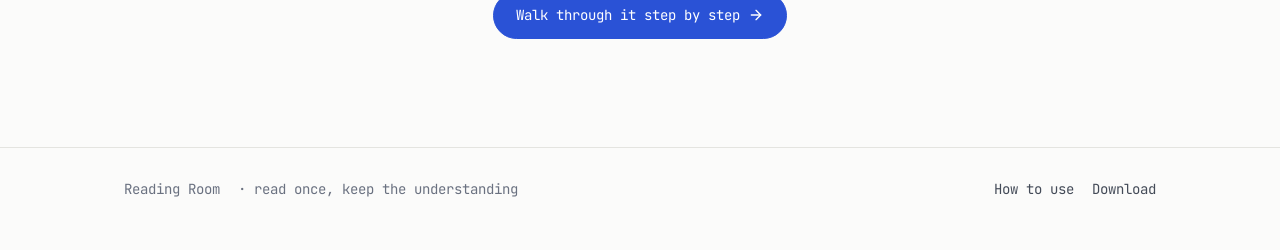
==== commit 47c3b8bd: "Releases, Linux, and PDFs from disk Install: a release download per platform (dependencies already b" ====
--- a/index.html
+++ b/index.html
@@ -85,7 +85,7 @@
       <div class="feature">
         <span class="ic"><svg viewBox="0 0 24 24" fill="none" stroke="currentColor" stroke-width="2" stroke-linecap="round" stroke-linejoin="round"><polyline points="4 17 10 11 4 5"/><line x1="12" y1="19" x2="20" y2="19"/></svg></span>
         <h3>It's an app</h3>
-        <p>Double-click to launch. Analyze, Compare, Discuss and Deep dive are buttons — your assistant runs behind them and the new report appears the moment it's done. Stop a run, back up everything to one zip, or install an update, all from the same window.</p>
+        <p>Double-click to launch — macOS, Windows or Linux. Analyze, Compare, Discuss and Deep dive are buttons — your assistant runs behind them and the new report appears the moment it's done. Queue a stack of papers, stop a run, back up everything to one zip, or install an update, all from the same window.</p>
       </div>
       <div class="feature">
         <span class="ic"><svg viewBox="0 0 24 24" fill="none" stroke="currentColor" stroke-width="2" stroke-linecap="round" stroke-linejoin="round"><polygon points="13 2 3 14 12 14 11 22 21 10 12 10 13 2"/></svg></span>
@@ -95,7 +95,7 @@
       <div class="feature">
         <span class="ic"><svg viewBox="0 0 24 24" fill="none" stroke="currentColor" stroke-width="2" stroke-linecap="round" stroke-linejoin="round"><circle cx="12" cy="8" r="4"/><path d="M4 21v-1a6 6 0 0 1 12 0v1"/><circle cx="18.5" cy="8.5" r="2.5"/></svg></span>
         <h3>Adapts to your field</h3>
-        <p>Setup seeds a tag vocabulary and the focus-view tabs for your discipline — add your own — and every report is pitched to your profile and split into the topics that fit that paper.</p>
+        <p>Setup seeds a tag vocabulary and the focus-view tabs for your discipline — add your own — and every report is pitched to your profile and split into the topics that fit that paper. Papers come from an arXiv id, a link, or a <b>PDF you drop on the window</b>, so a paywalled or offline-only paper is no different from a preprint.</p>
       </div>
     </div>
   </section>
